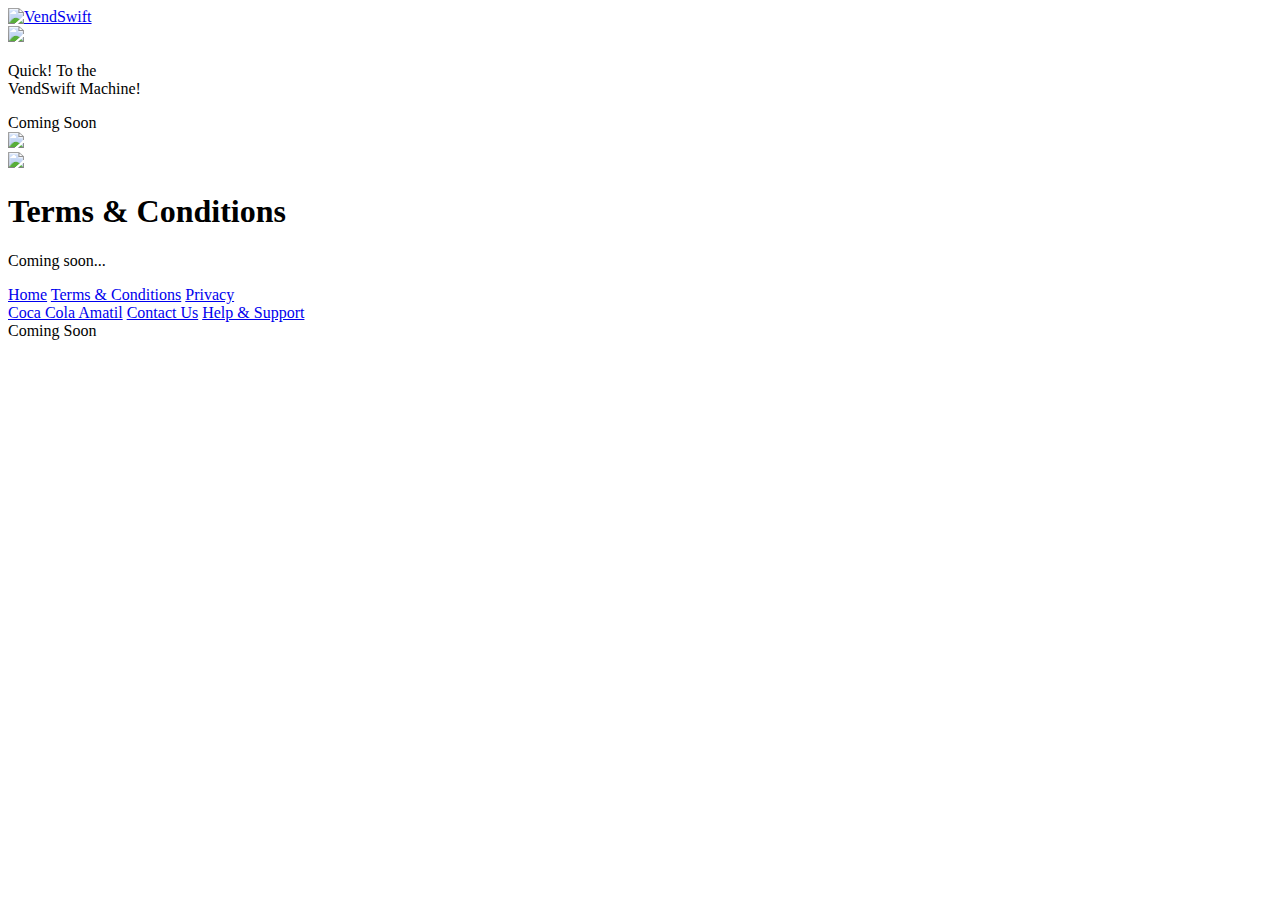
==== terms/index.html @ 199aaf5f "terms" ====
<!DOCTYPE html>
<html lang="en">
  <head>
    <meta charset="utf-8">
    <meta http-equiv="X-UA-Compatible" content="IE=edge">
    <meta name="viewport" content="width=device-width, initial-scale=1">

    <meta name="description" content="Quick! To the VendSwift Machine!">

    <title>VendSwift Terms & Conditions</title>

    <!-- Backup Font -->
    <link href='https://fonts.googleapis.com/css?family=Montserrat:400,700' rel='stylesheet' type='text/css'>

    <!-- Bootstrap core CSS -->
    <link rel="stylesheet" href="https://maxcdn.bootstrapcdn.com/bootstrap/3.3.5/css/bootstrap.min.css" integrity="sha512-dTfge/zgoMYpP7QbHy4gWMEGsbsdZeCXz7irItjcC3sPUFtf0kuFbDz/ixG7ArTxmDjLXDmezHubeNikyKGVyQ==" crossorigin="anonymous">

    <!-- Custom styles for VendSwift --> 
    <link href="assets/style.css" rel="stylesheet">

    <!-- Iconography -->
    <link rel="apple-touch-icon" sizes="57x57" href="apple-touch-icon-57x57.png">
    <link rel="apple-touch-icon" sizes="60x60" href="apple-touch-icon-60x60.png">
    <link rel="apple-touch-icon" sizes="72x72" href="apple-touch-icon-72x72.png">
    <link rel="apple-touch-icon" sizes="76x76" href="apple-touch-icon-76x76.png">
    <link rel="apple-touch-icon" sizes="114x114" href="apple-touch-icon-114x114.png">
    <link rel="apple-touch-icon" sizes="120x120" href="apple-touch-icon-120x120.png">
    <link rel="icon" type="image/png" href="favicon-32x32.png" sizes="32x32">
    <link rel="icon" type="image/png" href="favicon-96x96.png" sizes="96x96">
    <link rel="icon" type="image/png" href="favicon-16x16.png" sizes="16x16">
    <link rel="manifest" href="manifest.json">
    <link rel="mask-icon" href="safari-pinned-tab.svg" color="#5bbad5">
    <meta name="msapplication-TileColor" content="#da532c">
    <meta name="theme-color" content="#ffffff">

  </head>

  <body>

    <nav class="navbar">
      <div class="container-fluid">
        <div class="row">
          <div class="constrain-width">
            <div class="navbar-header">
              <a class="navbar-brand" href="#">
                <img src="images/vendswift.png" alt="VendSwift" />
              </a>
            </div>
          </div>
        </div>
      </div>
    </nav>

    <div class="container-fluid">


      <!-- Hero -->
      <div class="hero row">
        <div class="constrain-width">
          <div class="col col-sm-3 hidden-xs">
            <img src="images/hero_left.png" />
          </div>
          <div class="col col-sm-6 col-xs-12">
            <p class="cta">Quick! To the <br /> VendSwift Machine!</p>
            <div class="btn btn-primary btn-hero btn-lg ">
              Coming Soon
            </div>
            <!-- <a href="#">
              <img src="images/download_app_store.png" class="download-app-store" alt="Download on the App Store" />
            </a> -->
          </div>
          <div class="col col-sm-3 hidden-xs">
            <img src="images/hero_right.png" />
          </div>
          <div class="col col-xs-12 visible-xs">
              <img src="images/hero_mobile.png" />
          </div>
        </div>
      </div>

    </div>

    <div class="hero row">
      <div class="constrain-width">
        <h1>Terms & Conditions</h1>
        <p>Coming soon...</p>
      </div>
    </div>


    <section class="footer">
      <footer class="constrain-width">
        <div class="row">
          <div class="col-xs-12 col-sm-3">
            <a href="/">Home</a>
            <a href="#">Terms & Conditions</a>
            <a href="http://ccamatil.com/Documents/Privacy%20Policy%20CCA.pdf">Privacy</a>
          </div>
          <div class="col-xs-12 col-sm-3">
            <a href="http://www.ccamatil.com">Coca Cola Amatil</a>
            <a href="mailto:info@vendswift.com.au">Contact Us</a>
            <a href="#">Help & Support</a>
          </div>
          <div class="col-xs-12 col-sm-6 footer_right">
            <div class="btn btn-primary btn-footer btn-lg">
              Coming Soon
            </div>
          </div>
        </div>
      </footer>
    </section>

  </body>
</html>
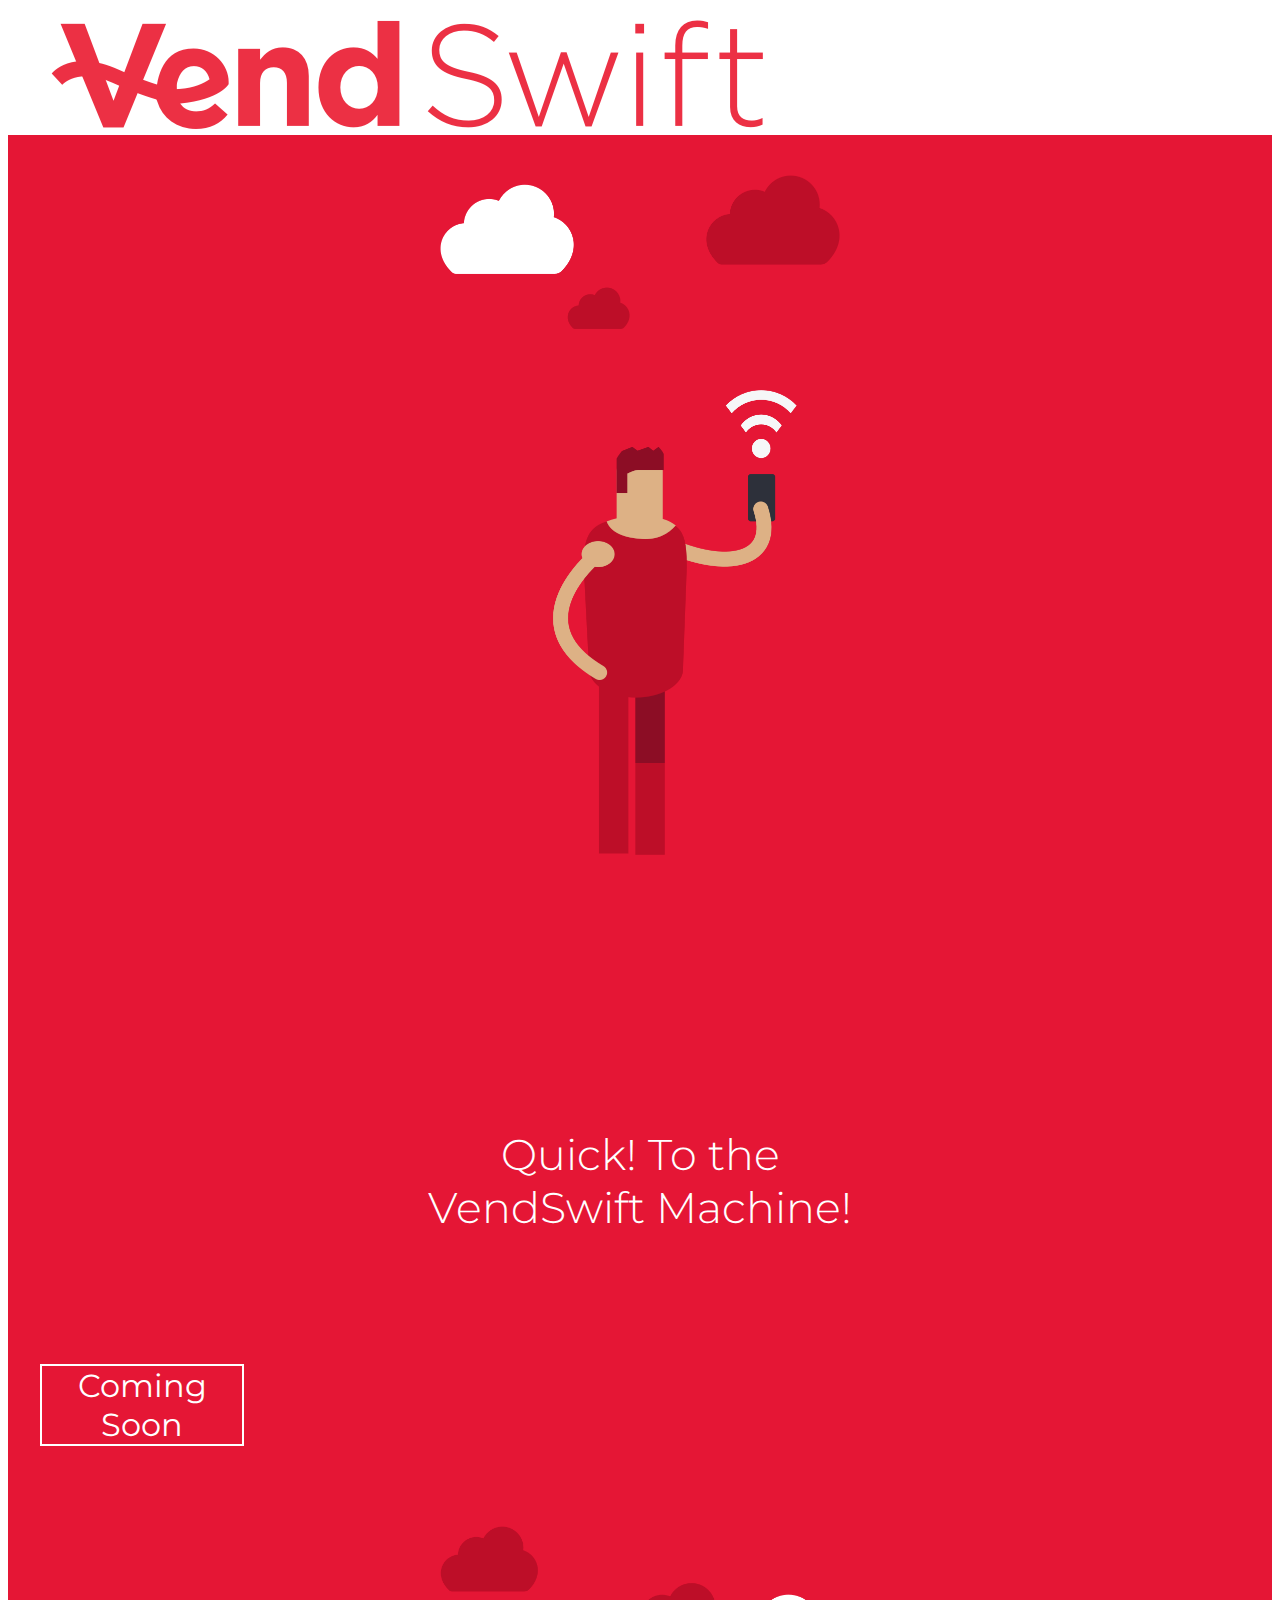
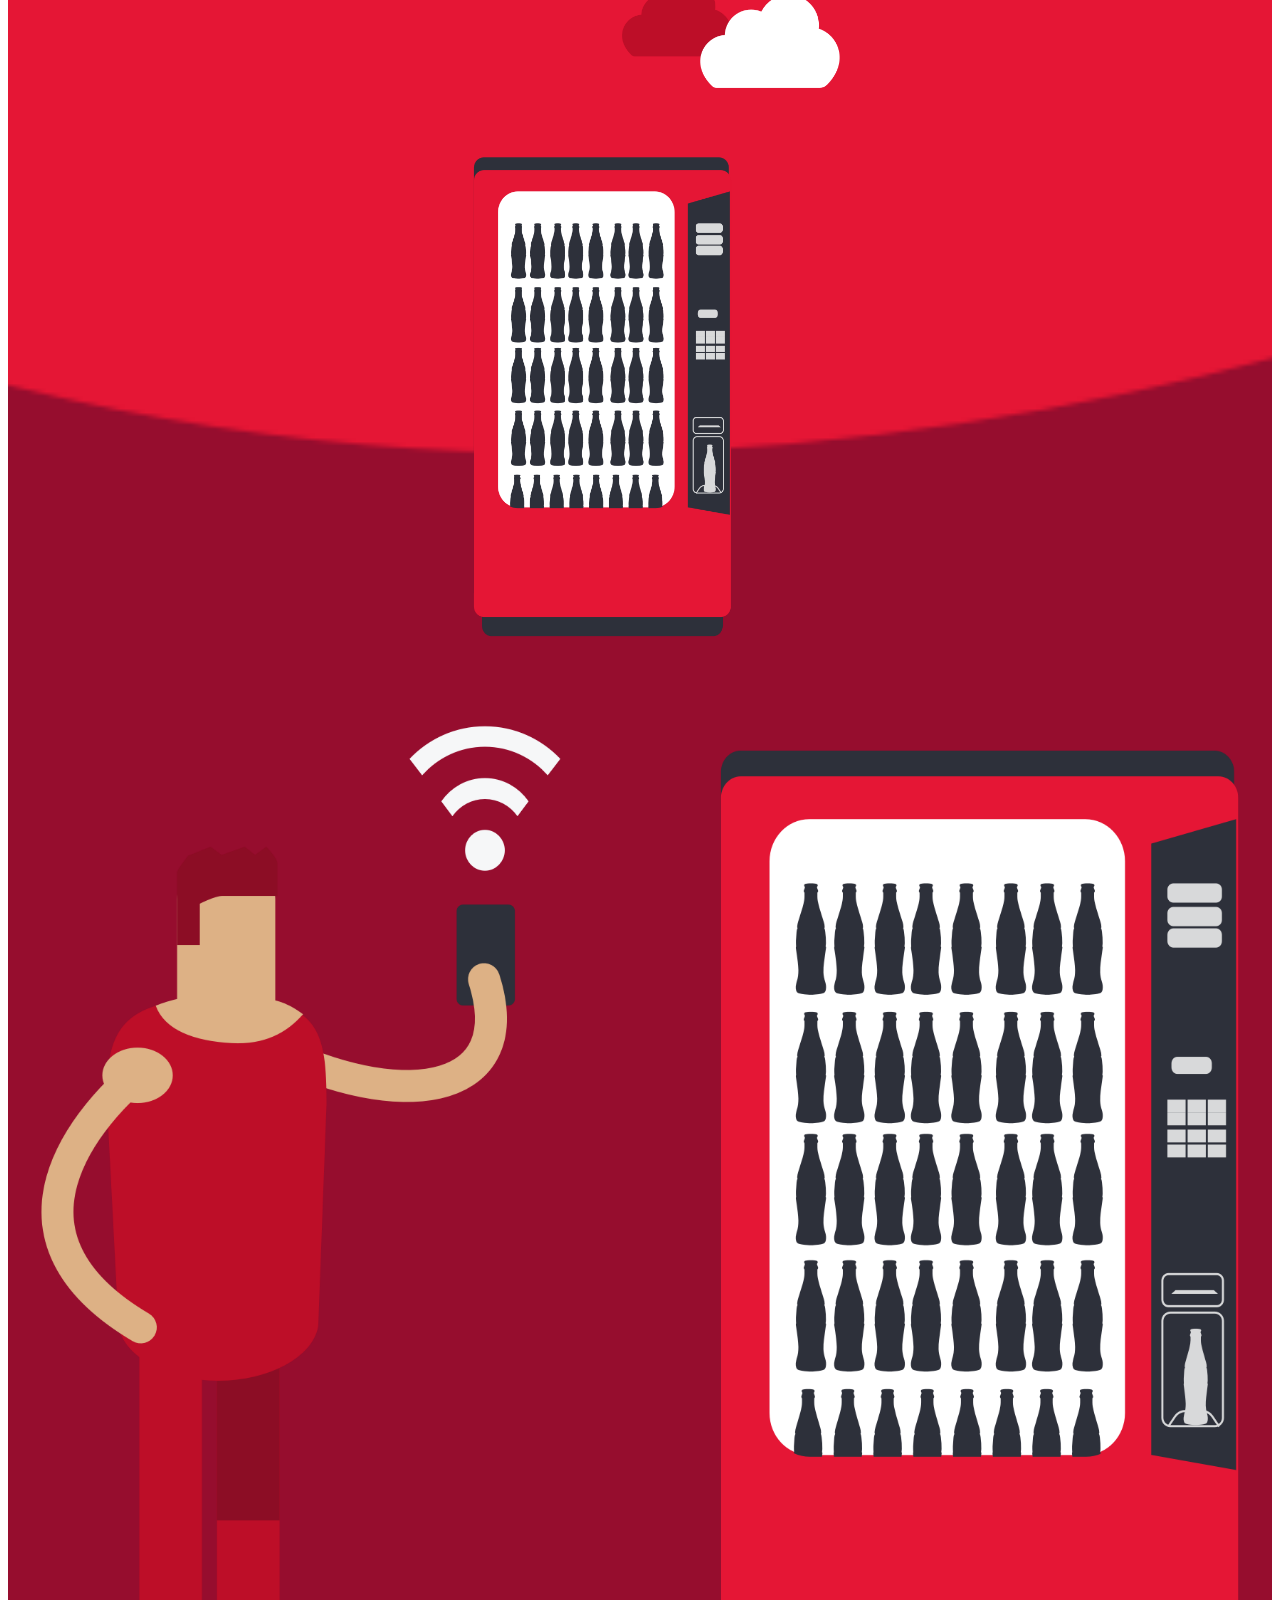
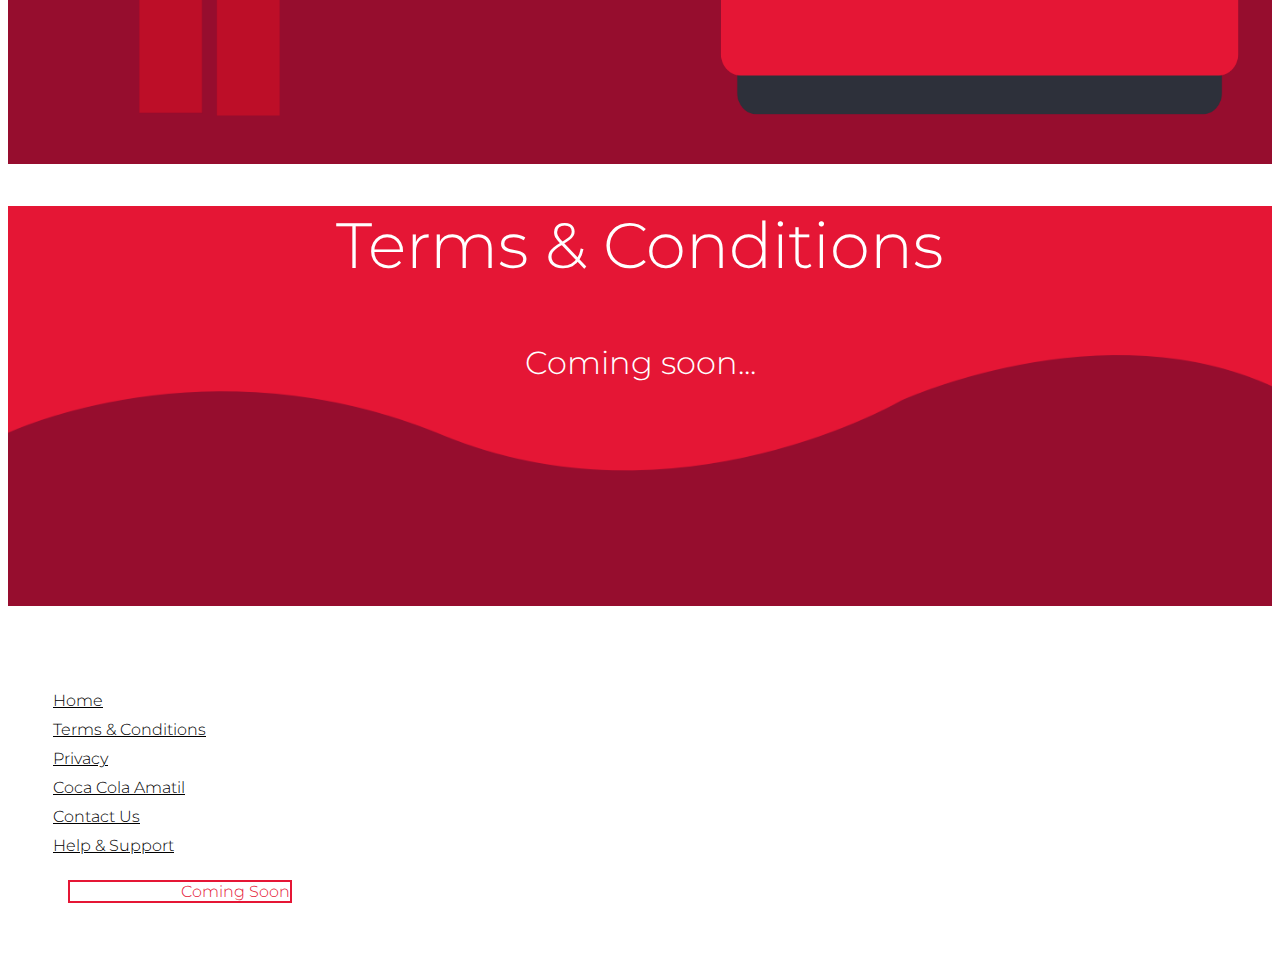
==== commit 9779b3f4: "relative paths" ====
--- a/terms/index.html
+++ b/terms/index.html
@@ -16,7 +16,7 @@
     <link rel="stylesheet" href="https://maxcdn.bootstrapcdn.com/bootstrap/3.3.5/css/bootstrap.min.css" integrity="sha512-dTfge/zgoMYpP7QbHy4gWMEGsbsdZeCXz7irItjcC3sPUFtf0kuFbDz/ixG7ArTxmDjLXDmezHubeNikyKGVyQ==" crossorigin="anonymous">
 
     <!-- Custom styles for VendSwift --> 
-    <link href="assets/style.css" rel="stylesheet">
+    <link href="../assets/style.css" rel="stylesheet">
 
     <!-- Iconography -->
     <link rel="apple-touch-icon" sizes="57x57" href="apple-touch-icon-57x57.png">
@@ -43,7 +43,7 @@
           <div class="constrain-width">
             <div class="navbar-header">
               <a class="navbar-brand" href="#">
-                <img src="images/vendswift.png" alt="VendSwift" />
+                <img src="../images/vendswift.png" alt="VendSwift" />
               </a>
             </div>
           </div>
@@ -58,7 +58,7 @@
       <div class="hero row">
         <div class="constrain-width">
           <div class="col col-sm-3 hidden-xs">
-            <img src="images/hero_left.png" />
+            <img src="../images/hero_left.png" />
           </div>
           <div class="col col-sm-6 col-xs-12">
             <p class="cta">Quick! To the <br /> VendSwift Machine!</p>
@@ -66,14 +66,14 @@
               Coming Soon
             </div>
             <!-- <a href="#">
-              <img src="images/download_app_store.png" class="download-app-store" alt="Download on the App Store" />
+              <img src="../images/download_app_store.png" class="download-app-store" alt="Download on the App Store" />
             </a> -->
           </div>
           <div class="col col-sm-3 hidden-xs">
-            <img src="images/hero_right.png" />
+            <img src="../images/hero_right.png" />
           </div>
           <div class="col col-xs-12 visible-xs">
-              <img src="images/hero_mobile.png" />
+              <img src="../images/hero_mobile.png" />
           </div>
         </div>
       </div>
--- a/assets/style.css
+++ b/assets/style.css
@@ -0,0 +1,352 @@
+/* ----- Global ----- */
+
+* {
+  font-family: 'Gotham', 'Montserrat', sans-serif;
+  font-weight: 300;
+}
+
+img {
+  max-width: 100%;
+}
+
+p.pad {
+  padding: 5px 10px;
+}
+
+
+@media screen and (min-width: 1469px){
+  .map {
+    height: 420px;
+  }
+}
+
+@media screen and (min-width: 769px){
+  p.pad {
+    padding: 20px 10px;
+  }
+
+  .map {
+    background-image: url('../images/map.jpg');
+    background-position: center right;
+    background-size: 60% auto;
+    background-repeat: no-repeat;
+    height: 100%;
+  }
+}
+
+.constrain-width {
+  max-width: 1200px;
+  margin: 0 auto;
+}
+
+.clear {
+  clear: both;
+}
+
+a, a:hover {
+  color: #000;
+}
+
+.btn-footer {
+  border: 2px #E51635 solid;
+  background-color: transparent;
+  color: #E51635;
+}
+
+.btn-footer:active,
+.btn-footer:hover, 
+.btn-footer:focus {
+  border: 2px #E51635 solid !important;
+  background-color: transparent !important;
+  color: #E51635 !important;
+}
+
+.btn-hero {
+  border: 2px #fff solid;
+  background-color: transparent;
+  color: #fff;
+}
+
+.btn-hero:active,
+.btn-hero:hover, 
+.btn-hero:focus {
+  border: 2px #fff solid !important;
+  background-color: transparent !important;
+  color: #fff !important;
+}
+
+/* ----- Nav ----- */
+
+.navbar {
+  margin-top: 20px;
+  margin-bottom: 0px;
+}
+
+.navbar-brand { height: 55px;  margin: 5px 10px !important;  }
+.navbar-brand img { height: 100%;}
+
+
+/* ----- Hero ----- */
+
+.hero {
+  position: relative;;
+  text-align: center;
+  background-image: url('../images/hero_bg.png');
+  background-color: #E51635;
+  background-position: center center;
+  background-size: cover;
+  background-repeat: no-repeat;
+  min-height: 400px;
+  color: #fff;
+  font-size: 2em;
+  margin-bottom: 20px;
+}
+
+.hero .cta {
+  white-space: nowrap;
+}
+
+.hero .col-sm-3 img {
+  width: 100%;
+  max-width: 400px;
+  margin: 0 auto;
+}
+
+.hero .btn {
+  background: transparent;
+  border-color: #fff;
+  color: #fff;
+  font-weight: 400;
+}
+
+.hero p {  padding: 0.5em; }
+
+.download-app-store {  max-width: 200px; padding-bottom: 1em; }
+
+@media screen and (min-width: 768px){
+  
+  .hero .cta {
+    padding: 2.7em 0 1.6em;
+  }
+
+  .hero {
+    margin-bottom: 40px;
+  }
+
+  .hero .col {
+    padding-top: 40px;
+    padding-bottom: 40px;
+  }
+
+  .download-app-store, .btn {  max-width: 200px; bottom: 1em; }
+  
+}
+
+
+@media screen and (min-width: 875px){
+  .hero .cta {
+    font-size: 1.2em;
+    padding: 3em 0 1.6em;
+  }
+}
+
+@media screen and (min-width: 1000px){
+  .hero .cta {
+    font-size: 1.35em;
+    padding: 3.3em 0 2em;
+  }
+}
+ 
+
+@media screen and (min-width: 1300px){
+  .hero .cta {
+    font-size: 1.55em;
+  }
+} 
+
+@media screen and (max-width: 768px){
+  .hero .cta {
+    padding-top: 30px;
+  }
+  .hero .col {
+    padding-bottom: 20px;
+  }
+}
+
+
+
+/* ----- Widgets ----- */
+.widgets {  text-align: center; color: #E51635; padding: 30px 0 50px; }
+.widgets img { max-height: 200px; }
+.widgets .title { 
+  padding: 10px; display: inline-block; 
+  font-size: 1.3em;
+}
+@media screen and (max-width: 768px){ 
+  .widgets .img-shrink-wrap { width: 50%; margin: 0 auto;}
+}
+
+@media screen and (max-width: 996px){ 
+  .widgets .img-shrink-wrap { width: 70%; margin: 0 auto;}
+}
+
+@media screen and (min-width: 769px){
+  .widgets p { padding: 0 20px; }
+  .widgets .img-wrap { height: 200px; }
+}
+
+
+/* ----- Promotional ----- */
+.promotional {
+  padding: 180px 20px;
+  background-color: #C9C9C9;
+  text-align: center;
+}
+
+
+/* ----- Locations ----- */
+.locations {
+  text-align: center; 
+}
+.locations_left {
+  padding-top: 35px;
+  padding-bottom: 35px;
+  background: #fff;
+}
+
+
+@media screen and (min-width: 920px){
+  .locations_left {
+    padding-top: 60px;
+    padding-bottom: 60px
+  }
+}
+
+
+@media screen and (min-width: 1270px){
+  .locations_left {
+    padding-top: 80px;
+    padding-bottom: 80px
+  }
+}
+
+@media screen and (min-width: 1509px){
+  .locations_left {
+    padding-top: 130px;
+    padding-bottom: 130px
+  }
+}
+
+/* ----- Rewards ----- */
+
+.rewards {
+  text-align: center;
+  background-color: #960D2E;
+  color: #fff;
+}
+
+.rewards_right {
+  padding-top: 25px;
+  padding-bottom: 25px
+}
+
+@media screen and (min-width: 920px){
+  .rewards_right {
+    padding-top: 35px;
+    padding-bottom: 35px
+  }
+}
+
+
+@media screen and (min-width: 1270px){
+  .rewards_right {
+    padding-top: 80px;
+    padding-bottom: 80px
+  }
+}
+
+@media screen and (min-width: 1509px){
+  .rewards_right {
+    padding-top: 130px;
+    padding-bottom: 130px
+  }
+}
+
+.rewards {
+  background-image: url('../images/rewards_left.png');
+  background-position: 5% center;
+  background-size: 50% auto;
+  background-repeat: no-repeat;
+  height: 100%;
+}
+
+@media screen and (max-width: 769px){
+  .rewards {
+    background-color: #fff;
+    color: #000;
+  }
+  .rewards_right {
+    margin-top: 300px;
+    padding-top: 30px;
+    padding-bottom: 30px;
+    background: #fff;
+  }
+  .rewards {
+    background-color: #960D2E;
+    background-size: auto 300px;
+    background-position: top center;
+  }
+}
+
+
+/* ---- Footer ---- */
+.footer {
+  padding: 40px;
+}
+.footer a {
+  display: block;
+  padding: 5px;
+}
+.footer .btn-primary {
+  margin: 20px;
+  width: 100%;
+  max-width: 220px;
+}
+
+.footer_right {
+  text-align: right;
+}
+
+@media screen and (max-width: 769px){
+  .footer {
+    background: #960D2E;
+  }
+
+  
+  .btn-footer {
+    border: 2px #fff solid;
+    background-color: transparent;
+    color: #fff;
+  }
+
+  .btn-footer:active,
+  .btn-footer:hover, 
+  .btn-footer:focus {
+    border: 2px #fff solid !important;
+    background-color: transparent !important;
+    color: #fff !important;
+  }
+
+  a {
+    color: #fff;
+  }
+  
+  .footer .col-xs-12 {
+    padding: 20px;
+  }
+
+  .footer .btn-primary {
+    width: 100%;
+    margin: 0px;
+  }
+}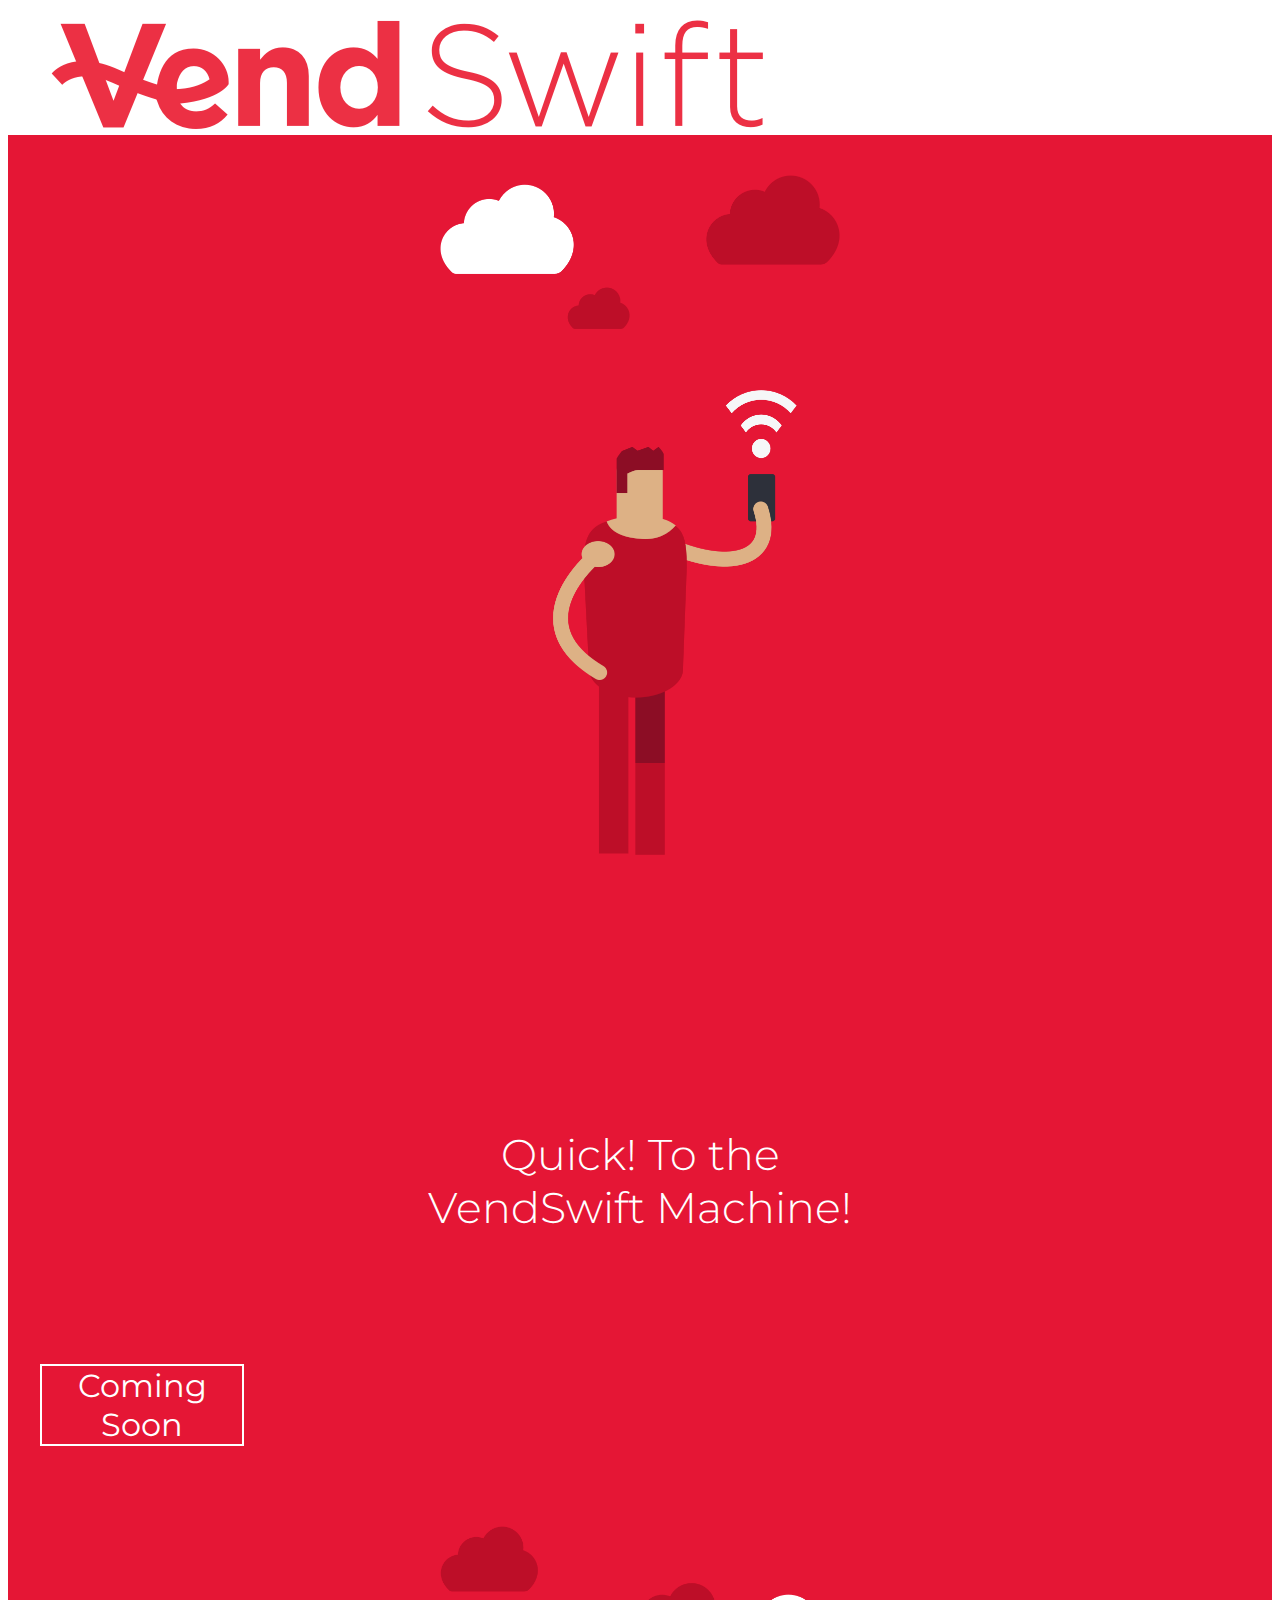
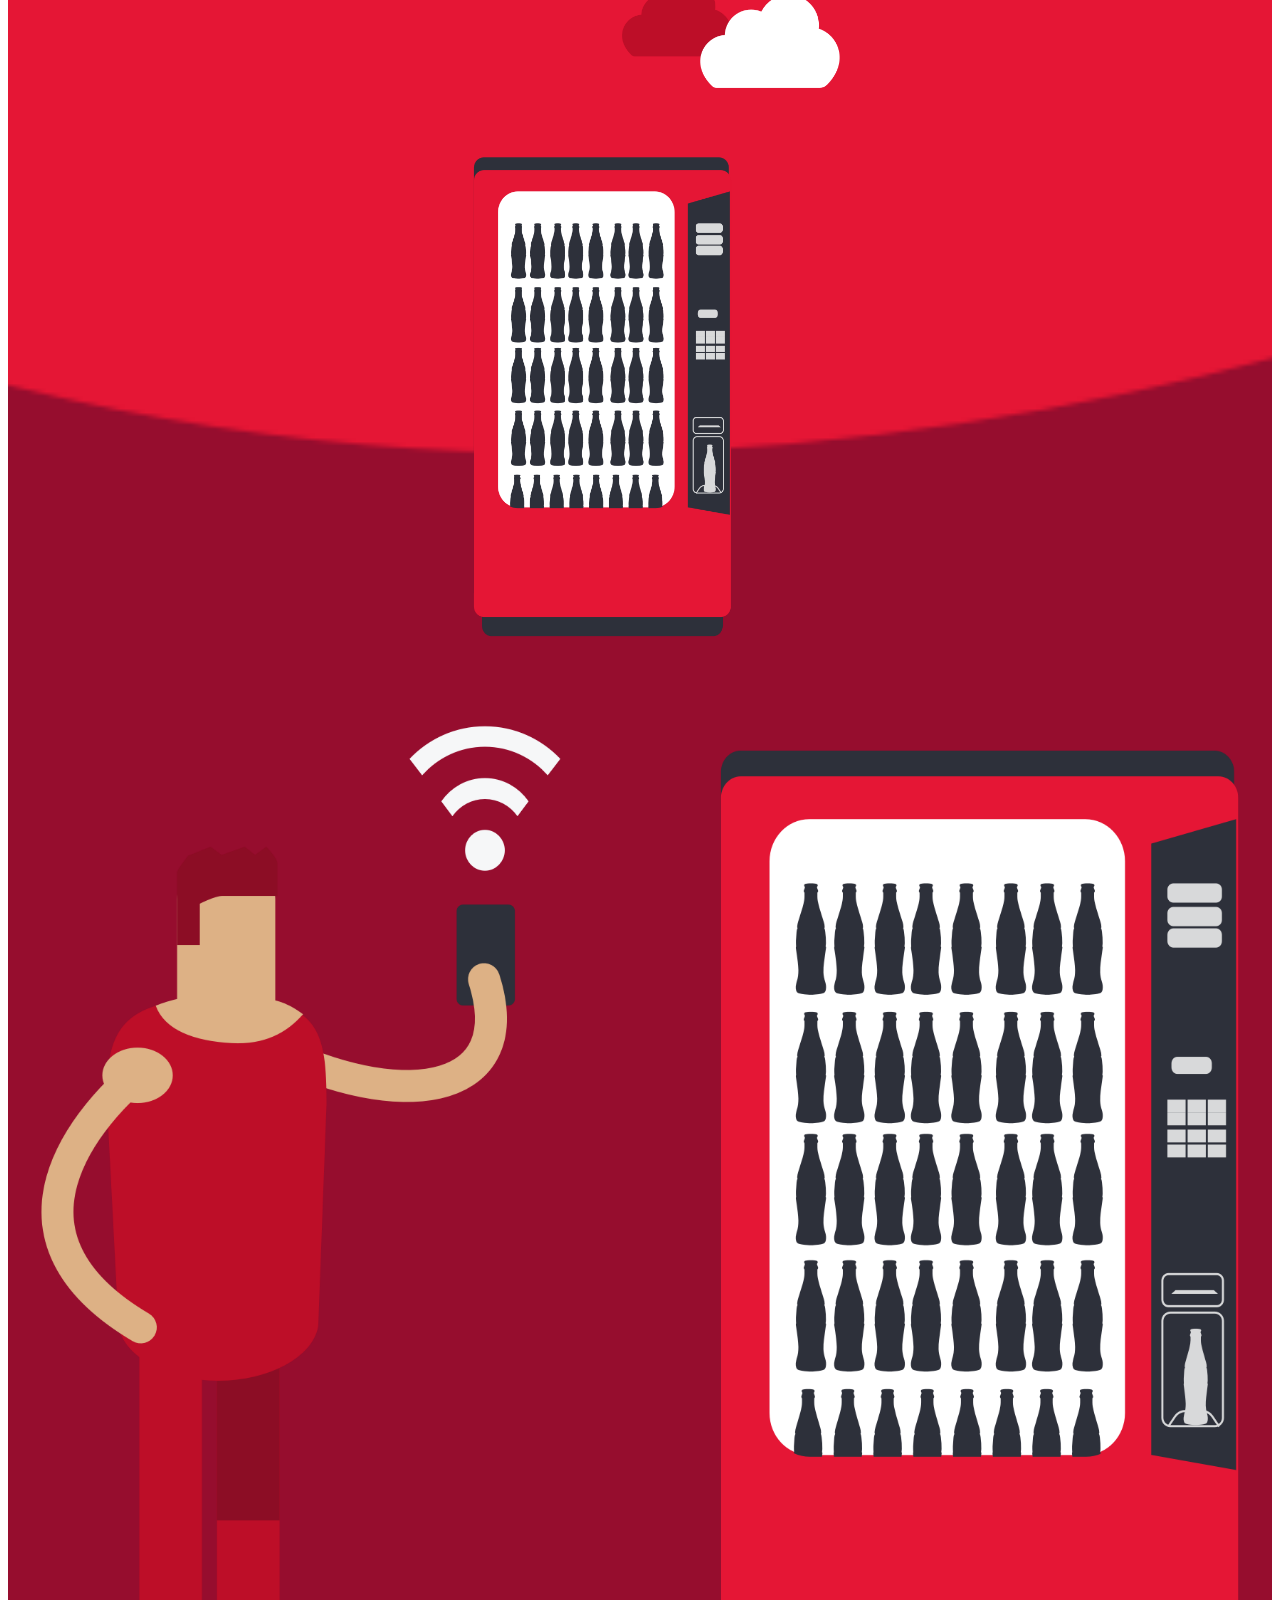
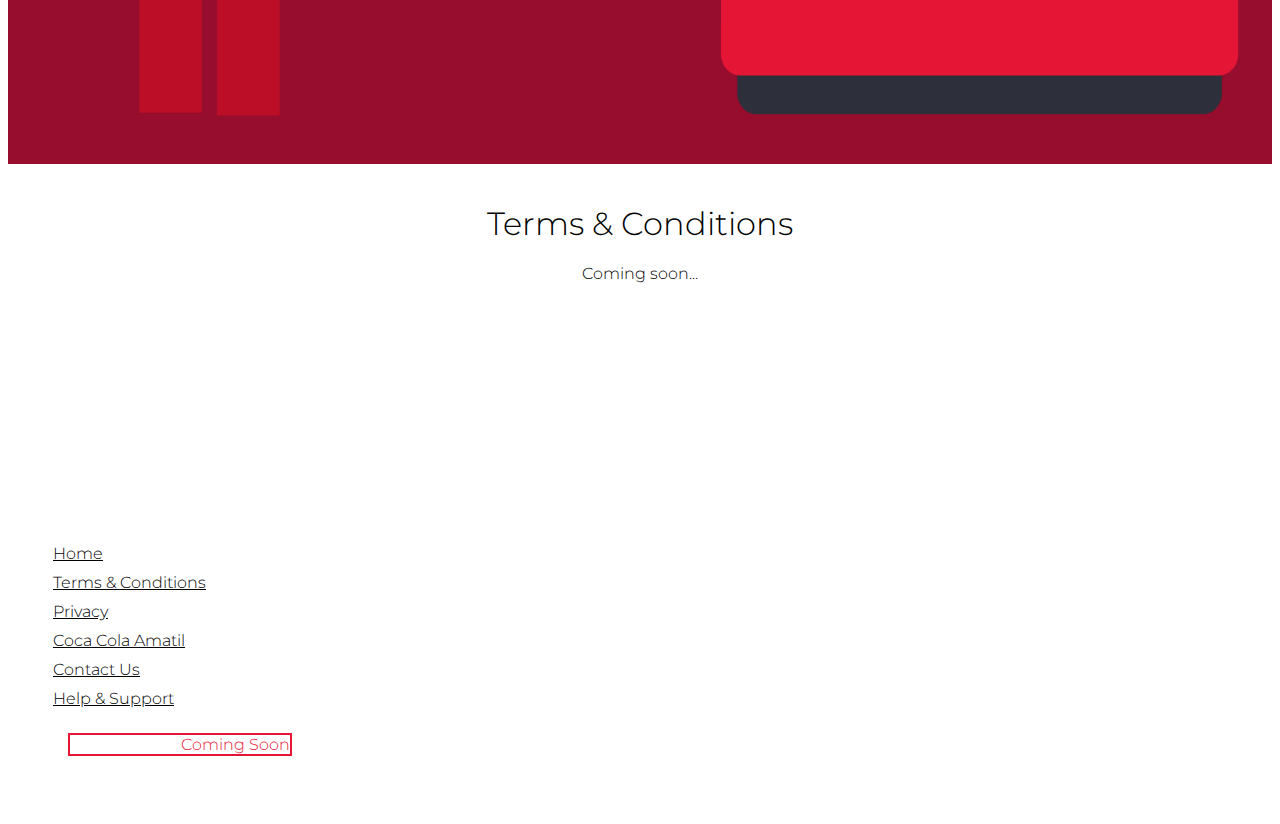
==== commit 98f37f0c: "terms section styled" ====
--- a/terms/index.html
+++ b/terms/index.html
@@ -42,7 +42,7 @@
         <div class="row">
           <div class="constrain-width">
             <div class="navbar-header">
-              <a class="navbar-brand" href="#">
+              <a class="navbar-brand" href="../">
                 <img src="../images/vendswift.png" alt="VendSwift" />
               </a>
             </div>
@@ -80,7 +80,7 @@
 
     </div>
 
-    <div class="hero row">
+    <div class="terms row">
       <div class="constrain-width">
         <h1>Terms & Conditions</h1>
         <p>Coming soon...</p>
@@ -92,7 +92,7 @@
       <footer class="constrain-width">
         <div class="row">
           <div class="col-xs-12 col-sm-3">
-            <a href="/">Home</a>
+            <a href="../">Home</a>
             <a href="#">Terms & Conditions</a>
             <a href="http://ccamatil.com/Documents/Privacy%20Policy%20CCA.pdf">Privacy</a>
           </div>
--- a/assets/style.css
+++ b/assets/style.css
@@ -298,6 +298,12 @@
   }
 }
 
+/* ---- terms ---- */
+
+.terms {
+  text-align: center;
+  padding-bottom: 200px;
+}
 
 /* ---- Footer ---- */
 .footer {
